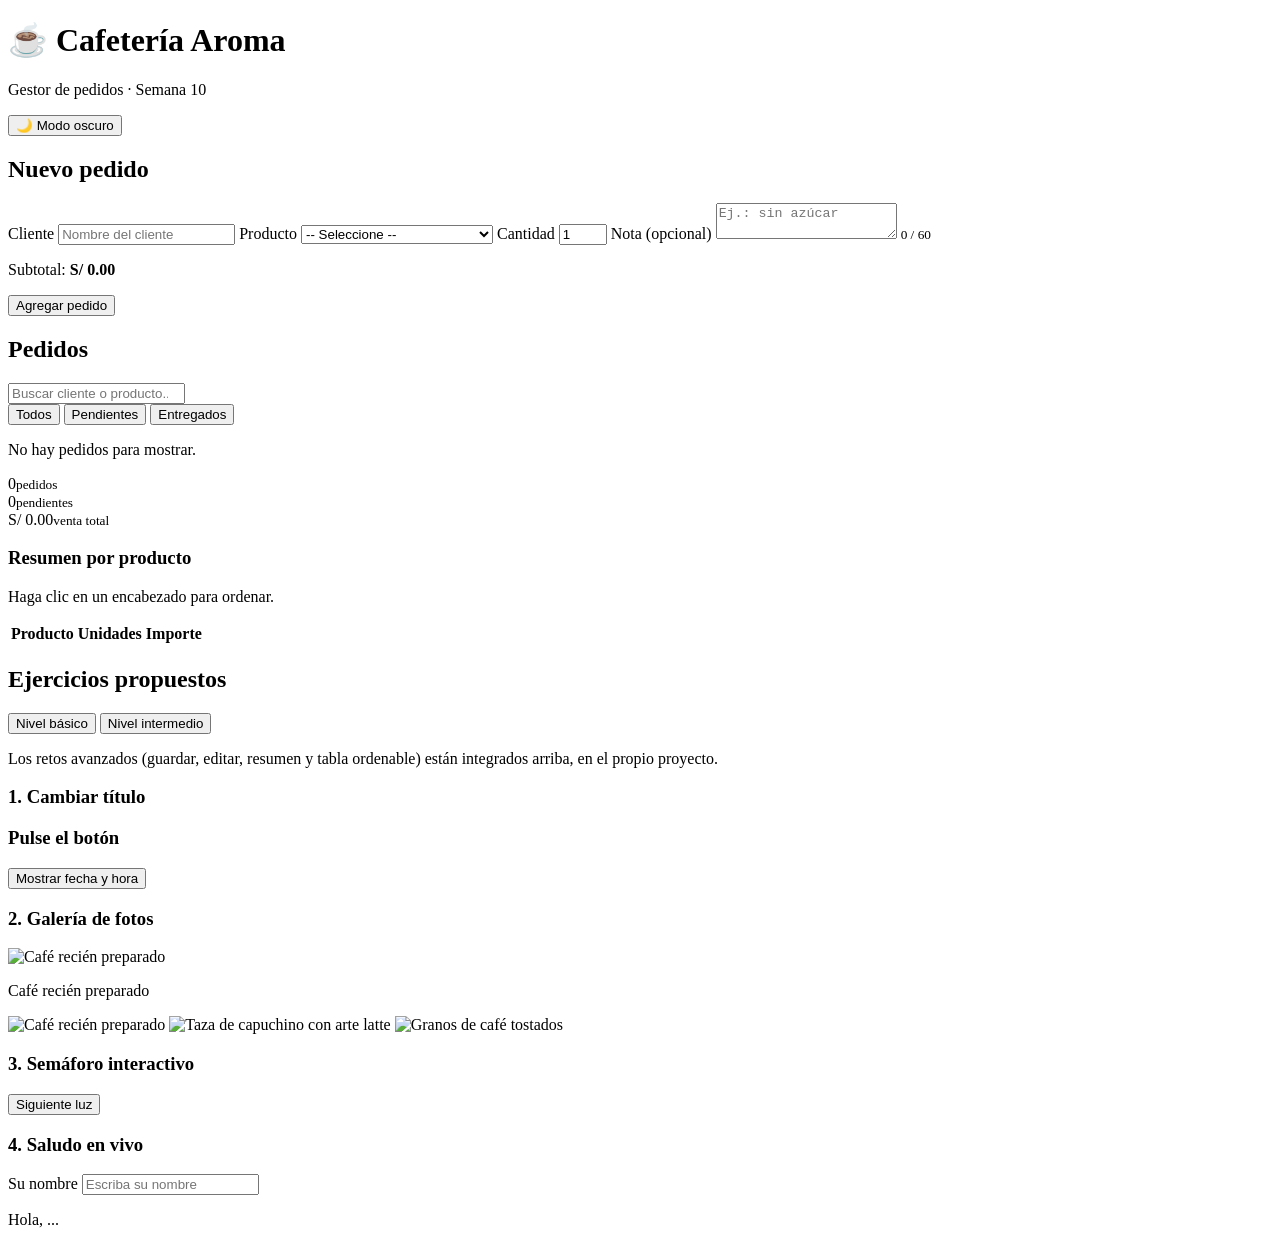
==== index.html @ c540e1e4 "Add files via upload" ====
<!DOCTYPE html>
<html lang="es">
<head>
  <meta charset="UTF-8">
  <meta name="viewport" content="width=device-width, initial-scale=1.0">
  <title>Cafetería Aroma | Gestor de pedidos</title>
  <link rel="stylesheet" href="CSS/estilos.css">
  <script src="JS/app.js" defer></script>
</head>
<body>

  <header class="cabecera">
    <h1>☕ Cafetería Aroma</h1>
    <p>Gestor de pedidos · Semana 10</p>
    <button type="button" id="btnTema" class="btn-tema" aria-pressed="false">🌙 Modo oscuro</button>
  </header>

  <main class="contenedor">

    <!-- ===== Formulario ===== -->
    <section class="panel">
      <h2>Nuevo pedido</h2>
      <form id="frmPedido" novalidate>

        <label for="cliente">Cliente</label>
        <input type="text" id="cliente" name="cliente" placeholder="Nombre del cliente" autocomplete="off">
        <small class="error" id="errCliente"></small>

        <label for="producto">Producto</label>
        <select id="producto" name="producto">
          <option value="">-- Seleccione --</option>
          <option value="Café americano" data-precio="6.50">Café americano · S/ 6.50</option>
          <option value="Capuchino" data-precio="9.00">Capuchino · S/ 9.00</option>
          <option value="Latte" data-precio="9.50">Latte · S/ 9.50</option>
          <option value="Chocolate caliente" data-precio="8.00">Chocolate caliente · S/ 8.00</option>
          <option value="Croissant" data-precio="5.50">Croissant · S/ 5.50</option>
          <option value="Torta de chocolate" data-precio="12.00">Torta de chocolate · S/ 12.00</option>
        </select>
        <small class="error" id="errProducto"></small>

        <label for="cantidad">Cantidad</label>
        <input type="number" id="cantidad" name="cantidad" value="1" min="1" max="20">
        <small class="error" id="errCantidad"></small>

        <label for="nota">Nota (opcional)</label>
        <textarea id="nota" name="nota" rows="2" maxlength="60" placeholder="Ej.: sin azúcar"></textarea>
        <small class="contador" id="contadorNota">0 / 60</small>

        <p class="subtotal">Subtotal: <strong id="subtotal">S/ 0.00</strong></p>

        <button type="submit" class="btn-principal">Agregar pedido</button>
        <button type="button" id="btnCancelar" class="btn-cancelar" hidden>Cancelar edición</button>
      </form>
    </section>

    <!-- ===== Lista de pedidos ===== -->
    <section class="panel">
      <div class="barra-lista">
        <h2>Pedidos</h2>
        <input type="search" id="buscar" placeholder="Buscar cliente o producto...">
      </div>

      <div class="filtros" id="filtros">
        <button type="button" class="filtro activo" data-filtro="todos">Todos</button>
        <button type="button" class="filtro" data-filtro="pendiente">Pendientes</button>
        <button type="button" class="filtro" data-filtro="entregado">Entregados</button>
      </div>

      <ul id="listaPedidos" class="lista"></ul>
      <p id="vacio" class="vacio">No hay pedidos para mostrar.</p>

      <div class="resumen">
        <div><span id="totPedidos">0</span><small>pedidos</small></div>
        <div><span id="totPendientes">0</span><small>pendientes</small></div>
        <div><span id="totVenta">S/ 0.00</span><small>venta total</small></div>
      </div>

      <!-- Resumen por producto -->
      <h3 class="sub-tabla">Resumen por producto</h3>
      <p class="ayuda">Haga clic en un encabezado para ordenar.</p>
      <table id="tblProductos">
        <thead>
          <tr>
            <th data-col="producto">Producto</th>
            <th data-col="unidades" class="num">Unidades</th>
            <th data-col="importe" class="num">Importe</th>
          </tr>
        </thead>
        <tbody></tbody>
      </table>
    </section>
  </main>

  <!-- ===== Ejercicios propuestos ===== -->
  <section class="ejercicios" id="ejercicios">
    <h2>Ejercicios propuestos</h2>
    <div class="filtros" id="tabsEj">
      <button type="button" class="filtro activo" data-grupo="basico">Nivel básico</button>
      <button type="button" class="filtro" data-grupo="intermedio">Nivel intermedio</button>
    </div>
    <p class="ayuda">Los retos avanzados (guardar, editar, resumen y tabla ordenable) están integrados arriba, en el propio proyecto.</p>

    <!-- NIVEL BÁSICO -->
    <div class="rejilla-ej" id="grupo-basico">

      <article class="panel">
        <h3>1. Cambiar título</h3>
        <h1 id="tituloFecha" class="ej-titulo">Pulse el botón</h1>
        <button type="button" id="btnFecha" class="ej-btn">Mostrar fecha y hora</button>
      </article>

      <article class="panel">
        <h3>2. Galería de fotos</h3>
        <div class="galeria-contenedor">
          <div class="marco-grande">
            <img id="grande" class="grande" src="https://picsum.photos/id/1060/600/350" alt="Café recién preparado">
            <p id="captionGrande" class="caption">Café recién preparado</p>
          </div>
          <div class="minis" id="miniaturas">
            <img class="mini activo" data-i="0" data-alt="Café recién preparado" src="https://picsum.photos/id/1060/150/100" alt="Café recién preparado">
            <img class="mini" data-i="1" data-alt="Taza de capuchino con arte latte" src="https://picsum.photos/id/425/150/100" alt="Taza de capuchino con arte latte">
            <img class="mini" data-i="2" data-alt="Granos de café tostados" src="https://picsum.photos/id/312/150/100" alt="Granos de café tostados">
          </div>
        </div>
      </article>

      <article class="panel">
        <h3>3. Semáforo interactivo</h3>
        <div class="caja-semaforo">
          <div class="semaforo">
            <div class="luz r" title="Rojo"></div>
            <div class="luz a" title="Amarillo"></div>
            <div class="luz v" title="Verde"></div>
          </div>
          <button type="button" id="btnLuz" class="ej-btn ej-centro">Siguiente luz</button>
        </div>
      </article>

      <article class="panel">
        <h3>4. Saludo en vivo</h3>
        <label for="nombreSaludo">Su nombre</label>
        <input type="text" id="nombreSaludo" placeholder="Escriba su nombre" autocomplete="off">
        <p id="saludo" class="ej-saludo">Hola, ...</p>
      </article>
    </div>

    <!-- NIVEL INTERMEDIO -->
    <div class="rejilla-ej" id="grupo-intermedio" hidden>

      <article class="panel">
        <h3>1. Lista de compras</h3>
        <form id="frmCompra" class="ej-fila">
          <input type="text" id="item" placeholder="Ej.: Leche" autocomplete="off" aria-label="Producto">
          <button type="submit" class="ej-btn">Agregar</button>
        </form>
        <ul id="compras" class="ej-lista"></ul>
        <p>Total de productos: <strong id="totalItems">0</strong></p>
      </article>

      <article class="panel">
        <h3>2. Calculadora de IGV</h3>
        <label for="precio">Precio unitario (S/)</label>
        <input type="number" id="precio" min="0" step="0.01" value="0">
        <label for="cant">Cantidad</label>
        <input type="number" id="cant" min="0" step="1" value="1">
        <div class="ej-res">
          <p>Subtotal <strong id="rSub">S/ 0.00</strong></p>
          <p>IGV (18 %) <strong id="rIgv">S/ 0.00</strong></p>
          <p class="ej-tot">Total <strong id="rTot">S/ 0.00</strong></p>
        </div>
      </article>

      <article class="panel">
        <h3>3. Preguntas frecuentes</h3>
        <div id="faq" class="acordeon">
          <div class="item-faq">
            <button type="button" class="pregunta" aria-expanded="false">
              <span>¿Qué es el DOM?</span>
              <span class="icono">+</span>
            </button>
            <div class="respuesta" hidden>
              El árbol de objetos que el navegador crea a partir del HTML y que JavaScript puede leer y modificar en tiempo real.
            </div>
          </div>
          <div class="item-faq">
            <button type="button" class="pregunta" aria-expanded="false">
              <span>¿Por qué usar textContent?</span>
              <span class="icono">+</span>
            </button>
            <div class="respuesta" hidden>
              Porque inserta el texto de forma segura sin interpretar etiquetas HTML, evitando vulnerabilidades XSS.
            </div>
          </div>
          <div class="item-faq">
            <button type="button" class="pregunta" aria-expanded="false">
              <span>¿Qué es la delegación de eventos?</span>
              <span class="icono">+</span>
            </button>
            <div class="respuesta" hidden>
              Consiste en asignar un solo listener al contenedor padre para gestionar las acciones de todos sus hijos.
            </div>
          </div>
        </div>
      </article>

      <article class="panel">
        <h3>4. Validador de registro</h3>
        <form id="frmReg" novalidate>
          <label for="regNombre">Nombre</label>
          <input type="text" id="regNombre" name="nombre" autocomplete="off">
          <small class="error" data-err="nombre"></small>

          <label for="regCorreo">Correo</label>
          <input type="email" id="regCorreo" name="correo" autocomplete="off">
          <small class="error" data-err="correo"></small>

          <label for="regClave">Contraseña</label>
          <input type="password" id="regClave" name="clave">
          <small class="error" data-err="clave"></small>

          <label for="regConfirma">Confirmar contraseña</label>
          <input type="password" id="regConfirma" name="confirma">
          <small class="error" data-err="confirma"></small>

          <button type="submit" id="btnReg" class="ej-btn ej-ancho" disabled>Crear cuenta</button>
          <p class="exito" id="exito" role="status"></p>
        </form>
      </article>
    </div>
  </section>

  <!-- Plantilla de pedidos -->
  <template id="tplPedido">
    <li class="pedido">
      <div class="info">
        <strong class="cliente"></strong>
        <span class="detalle"></span>
        <em class="nota"></em>
      </div>
      <span class="importe"></span>
      <div class="acciones">
        <button type="button" class="btn-estado" data-accion="entregar">✔ Entregar</button>
        <button type="button" class="btn-editar" data-accion="editar" aria-label="Editar pedido">✏</button>
        <button type="button" class="btn-eliminar" data-accion="eliminar" aria-label="Eliminar pedido">🗑</button>
      </div>
    </li>
  </template>

  <!-- Aviso Toast -->
  <div id="aviso" class="aviso" role="status"></div>

</body>
</html>
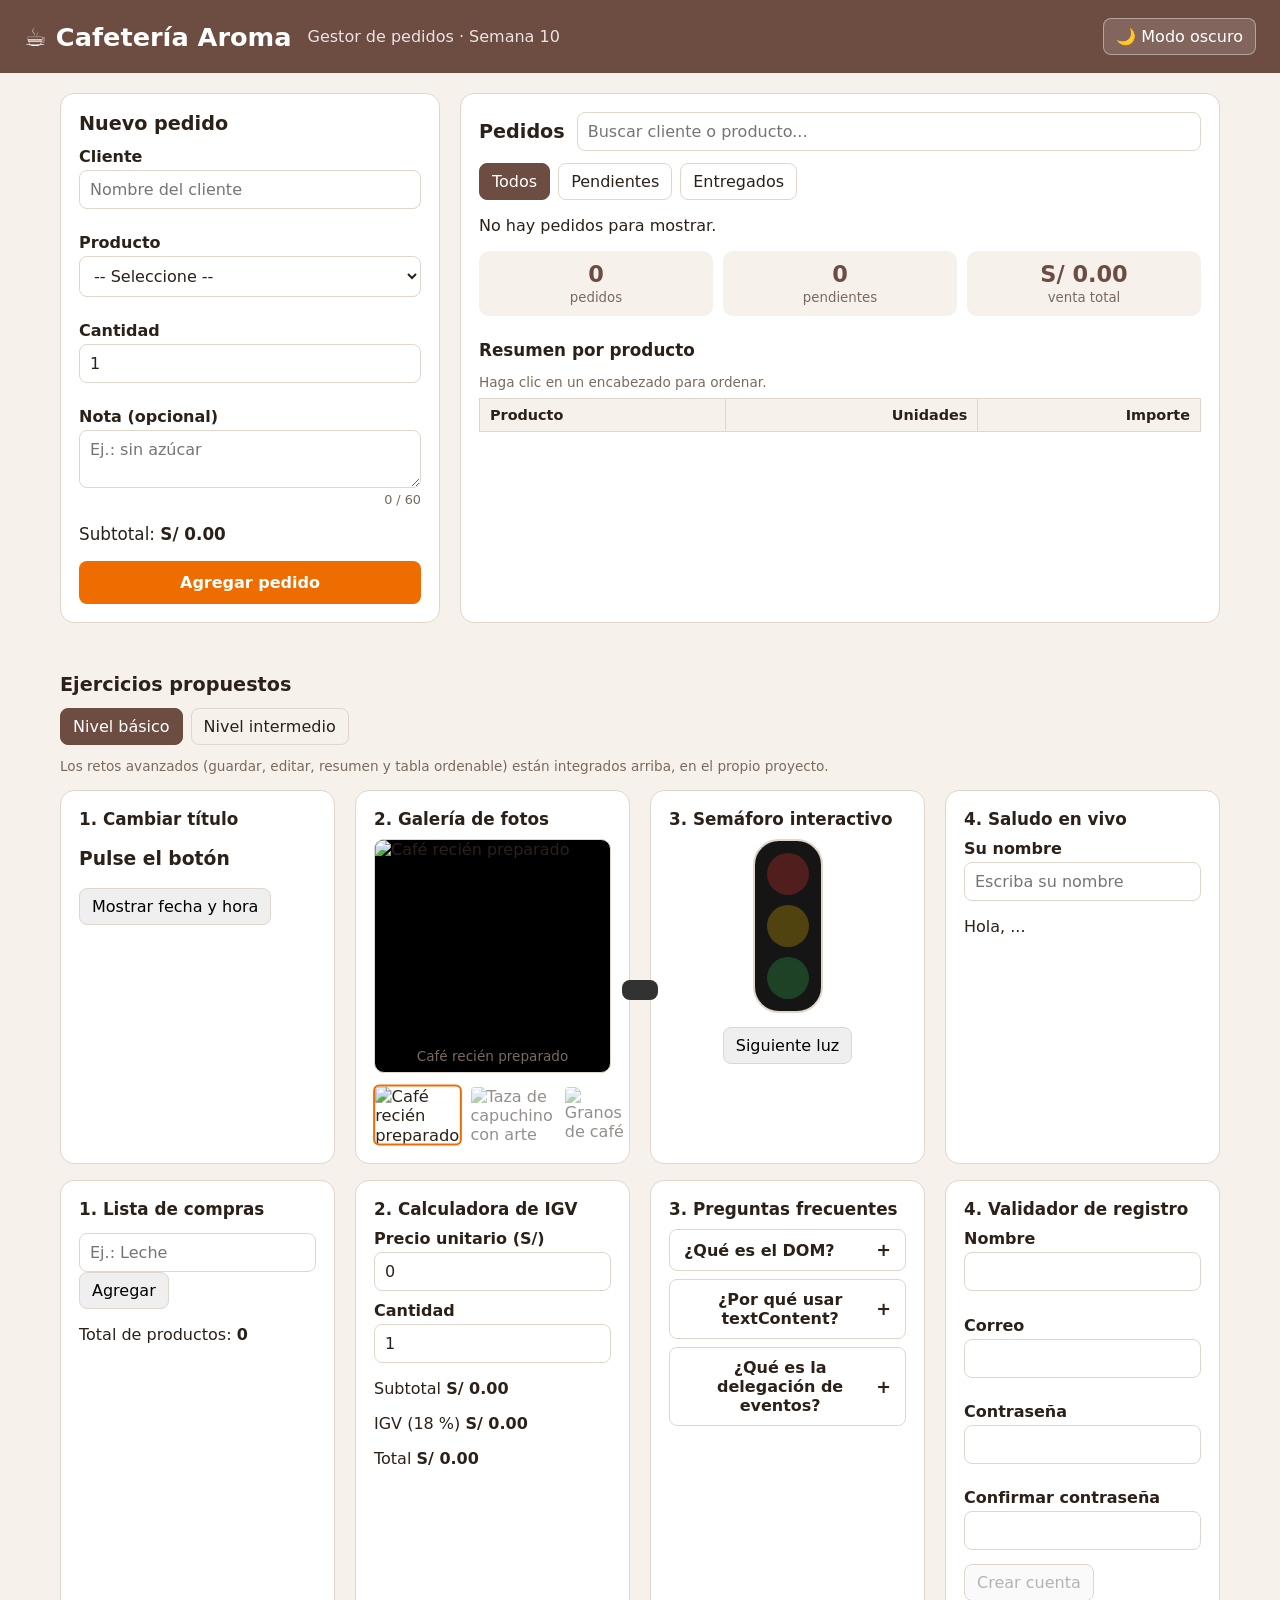
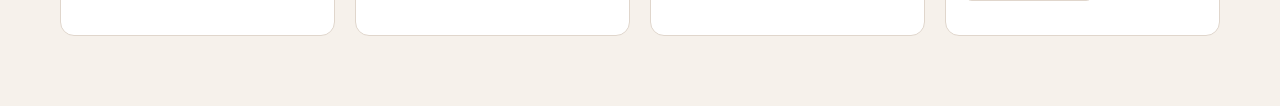
==== commit 76be70b8: "Update index.html" ====
--- a/index.html
+++ b/index.html
@@ -4,7 +4,7 @@
   <meta charset="UTF-8">
   <meta name="viewport" content="width=device-width, initial-scale=1.0">
   <title>Cafetería Aroma | Gestor de pedidos</title>
-  <link rel="stylesheet" href="CSS/estilos.css">
+  <link rel="stylesheet" href="estilos.css">
   <script src="JS/app.js" defer></script>
 </head>
 <body>
@@ -250,4 +250,4 @@
   <div id="aviso" class="aviso" role="status"></div>
 
 </body>
-</html>+</html>
--- a/estilos.css
+++ b/estilos.css
@@ -0,0 +1,168 @@
+:root {
+  --fondo: #f6f1eb;
+  --panel: #ffffff;
+  --texto: #2b2118;
+  --suave: #7a6a5d;
+  --primario: #6d4c41;
+  --acento: #ef6c00;
+  --ok: #2e7d32;
+  --error: #c62828;
+  --borde: #e0d6cc;
+}
+
+body.oscuro {
+  --fondo: #1d1916;
+  --panel: #2a2420;
+  --texto: #f3ece6;
+  --suave: #bfae9f;
+  --borde: #4a3f37;
+}
+
+* { box-sizing: border-box; }
+
+body {
+  margin: 0;
+  font-family: "Segoe UI", system-ui, sans-serif;
+  background: var(--fondo);
+  color: var(--texto);
+  transition: background .3s, color .3s;
+}
+
+.cabecera {
+  background: var(--primario);
+  color: #fff;
+  padding: 18px 24px;
+  display: flex;
+  flex-wrap: wrap;
+  align-items: center;
+  gap: 4px 16px;
+}
+.cabecera h1 { margin: 0; font-size: 1.6rem; }
+.cabecera p { margin: 0; flex: 1; opacity: .85; }
+.btn-tema { background: rgba(255,255,255,.15); color: #fff; border: 1px solid rgba(255,255,255,.4); border-radius: 8px; padding: 8px 12px; cursor: pointer; }
+
+.contenedor {
+  display: grid;
+  grid-template-columns: minmax(280px, 1fr) 2fr;
+  gap: 20px;
+  padding: 20px;
+  max-width: 1200px;
+  margin: 0 auto;
+}
+
+@media (max-width: 760px) {
+  .contenedor { grid-template-columns: 1fr; }
+}
+
+.panel {
+  background: var(--panel);
+  border: 1px solid var(--borde);
+  border-radius: 14px;
+  padding: 18px;
+}
+
+h2 { margin: 0 0 12px; font-size: 1.2rem; }
+h3 { margin: 0 0 10px; font-size: 1.05rem; }
+label { display: block; font-weight: 600; margin-top: 10px; }
+
+input, select, textarea {
+  width: 100%;
+  margin-top: 4px;
+  padding: 9px 10px;
+  border: 1px solid var(--borde);
+  border-radius: 8px;
+  background: var(--panel);
+  color: var(--texto);
+  font: inherit;
+}
+
+.invalido { border-color: var(--error); background: #ffebee; color: #2b2118; }
+.error { color: var(--error); display: block; min-height: 1.1em; font-size: .8rem; }
+.contador { display: block; text-align: right; color: var(--suave); font-size: .8rem; }
+.contador.limite { color: var(--error); font-weight: bold; }
+.subtotal { font-size: 1.05rem; }
+
+button { font: inherit; cursor: pointer; border-radius: 8px; padding: 8px 12px; border: 1px solid var(--borde); }
+.btn-principal { width: 100%; background: var(--acento); color: #fff; border: none; padding: 12px; font-weight: 600; }
+.btn-principal:hover { filter: brightness(1.08); }
+.btn-cancelar { width: 100%; background: var(--suave); color: #fff; margin-top: 6px; }
+
+.barra-lista { display: flex; gap: 12px; align-items: center; }
+.barra-lista h2 { margin: 0; }
+.barra-lista input { flex: 1; margin: 0; }
+
+.filtros { margin: 12px 0; display: flex; gap: 8px; }
+.filtro { background: transparent; color: var(--texto); }
+.filtro.activo { background: var(--primario); color: #fff; border-color: var(--primario); }
+
+.lista { list-style: none; margin: 0; padding: 0; }
+.pedido {
+  display: grid;
+  grid-template-columns: 1fr auto auto;
+  gap: 12px;
+  align-items: center;
+  padding: 12px;
+  margin-bottom: 8px;
+  border: 1px solid var(--borde);
+  border-left: 6px solid var(--acento);
+  border-radius: 10px;
+}
+.pedido .info { display: flex; flex-direction: column; }
+.pedido .detalle, .pedido .nota { color: var(--suave); font-size: .9rem; }
+.pedido .importe { font-weight: 700; }
+.pedido.entregado { border-left-color: var(--ok); opacity: .7; }
+.pedido.entregado .cliente { text-decoration: line-through; }
+
+.resumen { display: grid; grid-template-columns: repeat(3, 1fr); gap: 10px; margin-top: 12px; }
+.resumen div { background: var(--fondo); border-radius: 10px; padding: 10px; text-align: center; }
+.resumen span { display: block; font-size: 1.4rem; font-weight: 700; color: var(--primario); }
+body.oscuro .resumen span { color: #ffb74d; }
+.resumen small { color: var(--suave); }
+
+/* Tabla resumen por producto */
+.sub-tabla { margin-top: 24px; }
+.ayuda { font-size: 0.85rem; color: var(--suave); margin-bottom: 8px; }
+#tblProductos { width: 100%; border-collapse: collapse; margin-top: 8px; font-size: 0.9rem; }
+#tblProductos th, #tblProductos td { border: 1px solid var(--borde); padding: 8px 10px; text-align: left; }
+#tblProductos th { background: var(--fondo); cursor: pointer; }
+#tblProductos th.num, #tblProductos td.num { text-align: right; }
+
+.aviso {
+  position: fixed; bottom: 20px; left: 50%; transform: translate(-50%, 120px);
+  background: #323232; color: #fff; padding: 10px 18px; border-radius: 8px; transition: transform .3s;
+}
+.aviso.visible { transform: translate(-50%, 0); }
+
+/* Sección Ejercicios Propuestos */
+.ejercicios { max-width: 1200px; margin: 30px auto; padding: 0 20px 40px; }
+.rejilla-ej { display: grid; grid-template-columns: repeat(auto-fit, minmax(260px, 1fr)); gap: 20px; margin-top: 16px; }
+
+/* Galería */
+.galeria-contenedor { display: flex; flex-direction: column; gap: 12px; }
+.marco-grande { position: relative; overflow: hidden; border-radius: 10px; border: 1px solid var(--borde); background: #000; }
+.grande { width: 100%; height: 200px; object-fit: cover; display: block; transition: opacity .3s; }
+.caption { margin: 0; padding: 8px 12px; font-size: 0.85rem; color: var(--suave); text-align: center; }
+.minis { display: grid; grid-template-columns: repeat(3, 1fr); gap: 8px; }
+.mini { width: 100%; height: 60px; object-fit: cover; border-radius: 6px; cursor: pointer; opacity: .5; border: 2px solid transparent; transition: all .2s; }
+.mini:hover { opacity: .85; }
+.mini.activo { opacity: 1; border-color: var(--acento); transform: scale(1.02); }
+
+/* Semáforo */
+.caja-semaforo { display: flex; flex-direction: column; align-items: center; gap: 14px; }
+.semaforo { background: #151515; padding: 12px; border-radius: 26px; display: flex; flex-direction: column; gap: 10px; border: 2px solid var(--borde); }
+.semaforo .luz { width: 42px; height: 42px; border-radius: 50%; opacity: 0.25; transition: opacity .3s, box-shadow .3s; }
+.semaforo .luz.r { background: #ff3b30; }
+.semaforo .luz.a { background: #ffcc00; }
+.semaforo .luz.v { background: #34c759; }
+.semaforo .luz.r.encendido { opacity: 1; box-shadow: 0 0 16px #ff3b30; }
+.semaforo .luz.a.encendido { opacity: 1; box-shadow: 0 0 16px #ffcc00; }
+.semaforo .luz.v.encendido { opacity: 1; box-shadow: 0 0 16px #34c759; }
+
+/* Acordeón FAQ */
+.acordeon { display: flex; flex-direction: column; gap: 8px; margin-top: 10px; }
+.item-faq { border: 1px solid var(--borde); border-radius: 8px; overflow: hidden; background: var(--panel); }
+.pregunta { width: 100%; display: flex; justify-content: space-between; align-items: center; padding: 10px 14px; background: transparent; border: none; color: var(--texto); font-weight: 600; cursor: pointer; }
+.pregunta[aria-expanded="true"] { color: var(--acento); border-bottom: 1px solid var(--borde); }
+.pregunta .icono { font-size: 1.1rem; transition: transform .3s; }
+.pregunta[aria-expanded="true"] .icono { transform: rotate(45deg); }
+.respuesta { padding: 12px 14px; font-size: 0.9rem; color: var(--suave); background: rgba(0,0,0,0.1); }
